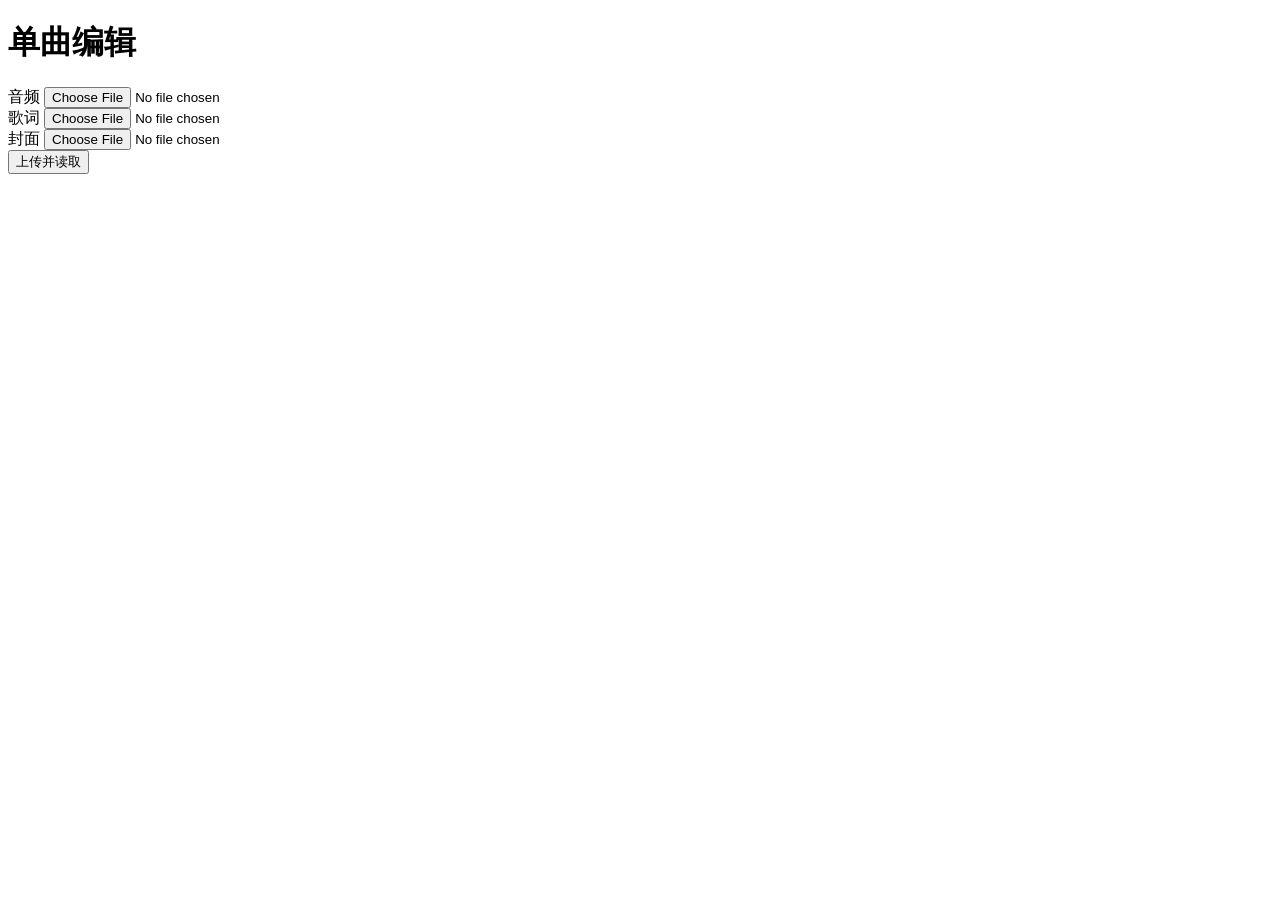
==== src/main/resources/templates/index.html @ 3a2a42f3 "Implement Phase 01 single song tag workflow" ====
<!doctype html>
<html lang="zh-CN"><head><meta charset="UTF-8"><title>Music Tag 单曲编辑</title></head>
<body><h1>单曲编辑</h1>
<form id="upload"><label>音频 <input name="audio" type="file" accept=".mp3,.flac,.wav" required></label><br>
<label>歌词 <input name="lyrics" type="file" accept=".lrc"></label><br><label>封面 <input name="cover" type="file" accept="image/jpeg,image/png"></label><br><button>上传并读取</button></form>
<pre id="current"></pre><section id="editor" hidden><input id="id" type="hidden"><label>标题 <input id="title"></label><label>歌手 <input id="artist"></label><label>专辑 <input id="album"></label><br>
<button id="preview">预览</button><button id="process">执行</button><pre id="result"></pre></section>
<script>
const $=id=>document.getElementById(id); let resourceId;
$('upload').onsubmit=async e=>{e.preventDefault();const r=await fetch('/api/songs',{method:'POST',body:new FormData(e.target)});const j=await r.json();if(!r.ok){$('result').textContent=JSON.stringify(j,null,2);return;}resourceId=j.resourceId;$('id').value=resourceId;$('current').textContent=JSON.stringify(j,null,2);$('title').value=j.metadata.title||'';$('artist').value=j.metadata.artist||'';$('album').value=j.metadata.album||'';$('editor').hidden=false;};
const plan=()=>({title:{action:'SET',value:$('title').value},artist:{action:'SET',value:$('artist').value},album:{action:'SET',value:$('album').value},lyrics:{action:'KEEP'},artwork:'KEEP'});
$('preview').onclick=async()=>{const r=await fetch(`/api/songs/${resourceId}/preview`,{method:'POST',headers:{'Content-Type':'application/json'},body:JSON.stringify(plan())});$('result').textContent=JSON.stringify(await r.json(),null,2);};
$('process').onclick=async()=>{const r=await fetch(`/api/songs/${resourceId}/process`,{method:'POST',headers:{'Content-Type':'application/json'},body:JSON.stringify(plan())});$('result').textContent=JSON.stringify(await r.json(),null,2);};
</script></body></html>
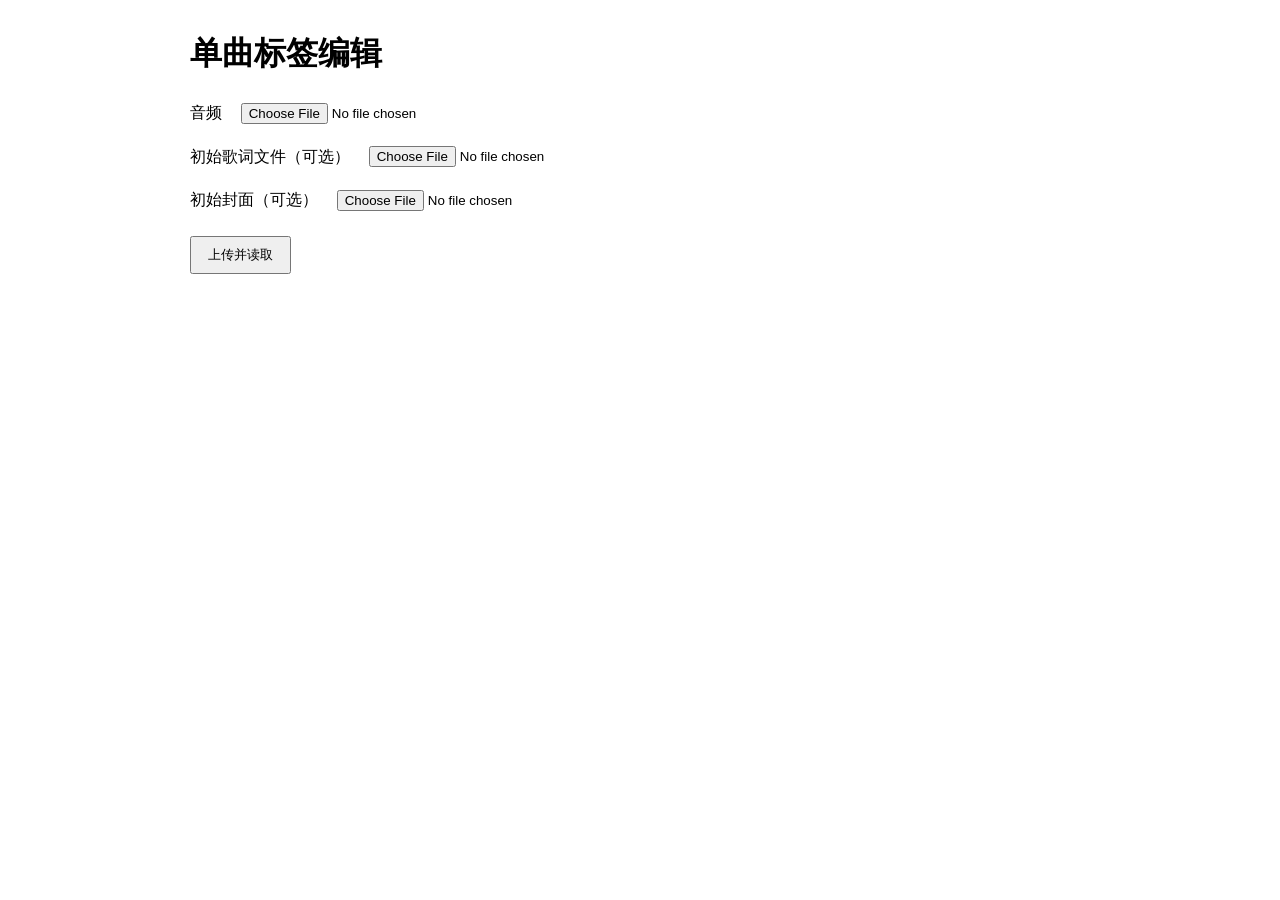
==== commit d1d2fa32: "Fix Phase 01 browser and MySQL acceptance gaps" ====
--- a/src/main/resources/templates/index.html
+++ b/src/main/resources/templates/index.html
@@ -1,14 +1,19 @@
 <!doctype html>
-<html lang="zh-CN"><head><meta charset="UTF-8"><title>Music Tag 单曲编辑</title></head>
-<body><h1>单曲编辑</h1>
-<form id="upload"><label>音频 <input name="audio" type="file" accept=".mp3,.flac,.wav" required></label><br>
-<label>歌词 <input name="lyrics" type="file" accept=".lrc"></label><br><label>封面 <input name="cover" type="file" accept="image/jpeg,image/png"></label><br><button>上传并读取</button></form>
-<pre id="current"></pre><section id="editor" hidden><input id="id" type="hidden"><label>标题 <input id="title"></label><label>歌手 <input id="artist"></label><label>专辑 <input id="album"></label><br>
-<button id="preview">预览</button><button id="process">执行</button><pre id="result"></pre></section>
+<html lang="zh-CN"><head><meta charset="UTF-8"><meta name="viewport" content="width=device-width,initial-scale=1"><title>Music Tag 单曲编辑</title><style>body{font-family:system-ui,sans-serif;max-width:900px;margin:2rem auto;padding:0 1rem}label{display:block;margin:.7rem 0}input,select,textarea{margin-left:.5rem;padding:.35rem}textarea{vertical-align:top;width:28rem;height:5rem}button{margin:.5rem .5rem .5rem 0;padding:.5rem 1rem}.field{border:1px solid #ddd;padding:.5rem;margin:.5rem 0}.links a{margin-right:1rem}.error{color:#a00}</style></head>
+<body><h1>单曲标签编辑</h1>
+<form id="upload"><label>音频 <input name="audio" type="file" accept=".mp3,.flac,.wav" required></label><label>初始歌词文件（可选） <input name="lyrics" type="file" accept=".lrc"></label><label>初始封面（可选） <input name="cover" type="file" accept="image/jpeg,image/png"></label><button>上传并读取</button></form>
+<pre id="current"></pre><section id="editor" hidden><input id="id" type="hidden"><h2>变更</h2>
+<div class="field"><label>标题动作 <select id="titleAction"><option>KEEP</option><option>SET</option><option>REMOVE</option></select><input id="title"></label></div>
+<div class="field"><label>歌手动作 <select id="artistAction"><option>KEEP</option><option>SET</option><option>REMOVE</option></select><input id="artist"></label></div>
+<div class="field"><label>专辑动作 <select id="albumAction"><option>KEEP</option><option>SET</option><option>REMOVE</option></select><input id="album"></label></div>
+<div class="field"><label>歌词动作 <select id="lyricsAction"><option>KEEP</option><option>SET</option><option>REMOVE</option></select><textarea id="lyricsText" placeholder="SET 时填写 LRC 文本"></textarea></label></div>
+<div class="field"><label>封面动作 <select id="artworkAction"><option>KEEP</option><option>SET</option><option>REMOVE</option></select>（SET 使用上传时选择的封面文件）</label></div>
+<button id="preview" type="button">预览变更</button><button id="process" type="button">执行并生成版本</button><div class="links"><a id="download" hidden>下载处理后音频</a><a id="report" hidden>下载 JSON 报告</a></div><pre id="result"></pre></section>
 <script>
-const $=id=>document.getElementById(id); let resourceId;
-$('upload').onsubmit=async e=>{e.preventDefault();const r=await fetch('/api/songs',{method:'POST',body:new FormData(e.target)});const j=await r.json();if(!r.ok){$('result').textContent=JSON.stringify(j,null,2);return;}resourceId=j.resourceId;$('id').value=resourceId;$('current').textContent=JSON.stringify(j,null,2);$('title').value=j.metadata.title||'';$('artist').value=j.metadata.artist||'';$('album').value=j.metadata.album||'';$('editor').hidden=false;};
-const plan=()=>({title:{action:'SET',value:$('title').value},artist:{action:'SET',value:$('artist').value},album:{action:'SET',value:$('album').value},lyrics:{action:'KEEP'},artwork:'KEEP'});
-$('preview').onclick=async()=>{const r=await fetch(`/api/songs/${resourceId}/preview`,{method:'POST',headers:{'Content-Type':'application/json'},body:JSON.stringify(plan())});$('result').textContent=JSON.stringify(await r.json(),null,2);};
-$('process').onclick=async()=>{const r=await fetch(`/api/songs/${resourceId}/process`,{method:'POST',headers:{'Content-Type':'application/json'},body:JSON.stringify(plan())});$('result').textContent=JSON.stringify(await r.json(),null,2);};
+const $=id=>document.getElementById(id);let resourceId;
+const show=async r=>{const j=await r.json();$('result').textContent=JSON.stringify(j,null,2);$('result').className=r.ok?'':'error';return j;};
+$('upload').onsubmit=async e=>{e.preventDefault();const j=await show(await fetch('/api/songs',{method:'POST',body:new FormData(e.target)}));if(!j.resourceId)return;resourceId=j.resourceId;$('current').textContent=JSON.stringify(j,null,2);$('title').value=j.metadata.title||'';$('artist').value=j.metadata.artist||'';$('album').value=j.metadata.album||'';$('lyricsText').value=j.metadata.lyrics||'';$('editor').hidden=false;};
+const change=(action,value)=>({action,value:action==='SET'?value:null});const plan=()=>({title:change($('titleAction').value,$('title').value),artist:change($('artistAction').value,$('artist').value),album:change($('albumAction').value,$('album').value),lyrics:change($('lyricsAction').value,$('lyricsText').value),artwork:$('artworkAction').value});
+$('preview').onclick=async()=>{await show(await fetch(`/api/songs/${resourceId}/preview`,{method:'POST',headers:{'Content-Type':'application/json'},body:JSON.stringify(plan())}));};
+$('process').onclick=async()=>{const j=await show(await fetch(`/api/songs/${resourceId}/process`,{method:'POST',headers:{'Content-Type':'application/json'},body:JSON.stringify(plan())}));if(j.status==='SUCCEEDED'){$('download').href=j.downloadUrl;$('download').hidden=false;$('report').href=j.reportUrl;$('report').hidden=false;}};
 </script></body></html>
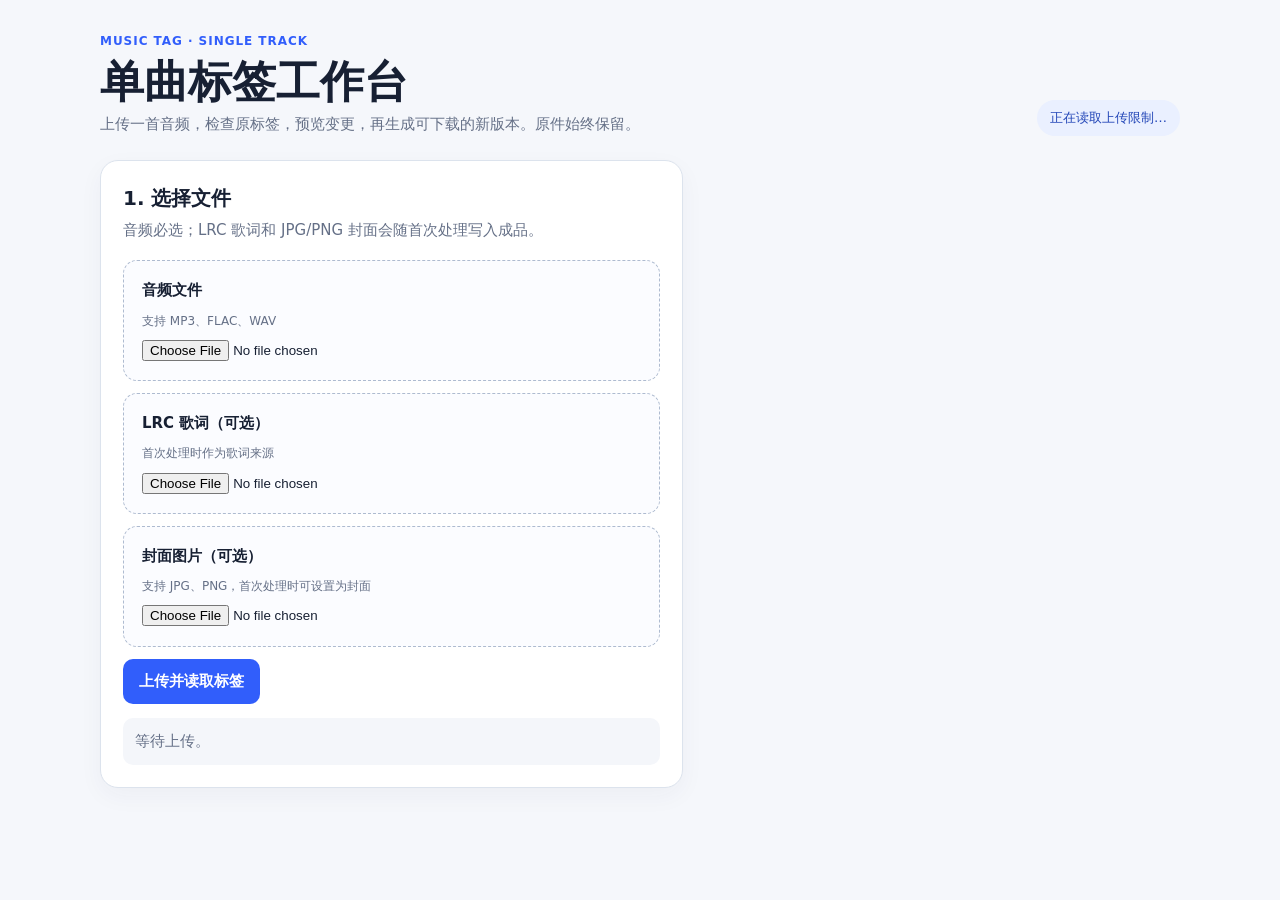
==== commit b602937a: "Complete Phase 01 upload and browser workflow fixes" ====
--- a/src/main/resources/templates/index.html
+++ b/src/main/resources/templates/index.html
@@ -1,19 +1,45 @@
 <!doctype html>
-<html lang="zh-CN"><head><meta charset="UTF-8"><meta name="viewport" content="width=device-width,initial-scale=1"><title>Music Tag 单曲编辑</title><style>body{font-family:system-ui,sans-serif;max-width:900px;margin:2rem auto;padding:0 1rem}label{display:block;margin:.7rem 0}input,select,textarea{margin-left:.5rem;padding:.35rem}textarea{vertical-align:top;width:28rem;height:5rem}button{margin:.5rem .5rem .5rem 0;padding:.5rem 1rem}.field{border:1px solid #ddd;padding:.5rem;margin:.5rem 0}.links a{margin-right:1rem}.error{color:#a00}</style></head>
-<body><h1>单曲标签编辑</h1>
-<form id="upload"><label>音频 <input name="audio" type="file" accept=".mp3,.flac,.wav" required></label><label>初始歌词文件（可选） <input name="lyrics" type="file" accept=".lrc"></label><label>初始封面（可选） <input name="cover" type="file" accept="image/jpeg,image/png"></label><button>上传并读取</button></form>
-<pre id="current"></pre><section id="editor" hidden><input id="id" type="hidden"><h2>变更</h2>
-<div class="field"><label>标题动作 <select id="titleAction"><option>KEEP</option><option>SET</option><option>REMOVE</option></select><input id="title"></label></div>
-<div class="field"><label>歌手动作 <select id="artistAction"><option>KEEP</option><option>SET</option><option>REMOVE</option></select><input id="artist"></label></div>
-<div class="field"><label>专辑动作 <select id="albumAction"><option>KEEP</option><option>SET</option><option>REMOVE</option></select><input id="album"></label></div>
-<div class="field"><label>歌词动作 <select id="lyricsAction"><option>KEEP</option><option>SET</option><option>REMOVE</option></select><textarea id="lyricsText" placeholder="SET 时填写 LRC 文本"></textarea></label></div>
-<div class="field"><label>封面动作 <select id="artworkAction"><option>KEEP</option><option>SET</option><option>REMOVE</option></select>（SET 使用上传时选择的封面文件）</label></div>
-<button id="preview" type="button">预览变更</button><button id="process" type="button">执行并生成版本</button><div class="links"><a id="download" hidden>下载处理后音频</a><a id="report" hidden>下载 JSON 报告</a></div><pre id="result"></pre></section>
-<script>
-const $=id=>document.getElementById(id);let resourceId;
-const show=async r=>{const j=await r.json();$('result').textContent=JSON.stringify(j,null,2);$('result').className=r.ok?'':'error';return j;};
-$('upload').onsubmit=async e=>{e.preventDefault();const j=await show(await fetch('/api/songs',{method:'POST',body:new FormData(e.target)}));if(!j.resourceId)return;resourceId=j.resourceId;$('current').textContent=JSON.stringify(j,null,2);$('title').value=j.metadata.title||'';$('artist').value=j.metadata.artist||'';$('album').value=j.metadata.album||'';$('lyricsText').value=j.metadata.lyrics||'';$('editor').hidden=false;};
-const change=(action,value)=>({action,value:action==='SET'?value:null});const plan=()=>({title:change($('titleAction').value,$('title').value),artist:change($('artistAction').value,$('artist').value),album:change($('albumAction').value,$('album').value),lyrics:change($('lyricsAction').value,$('lyricsText').value),artwork:$('artworkAction').value});
-$('preview').onclick=async()=>{await show(await fetch(`/api/songs/${resourceId}/preview`,{method:'POST',headers:{'Content-Type':'application/json'},body:JSON.stringify(plan())}));};
-$('process').onclick=async()=>{const j=await show(await fetch(`/api/songs/${resourceId}/process`,{method:'POST',headers:{'Content-Type':'application/json'},body:JSON.stringify(plan())}));if(j.status==='SUCCEEDED'){$('download').href=j.downloadUrl;$('download').hidden=false;$('report').href=j.reportUrl;$('report').hidden=false;}};
-</script></body></html>
+<html lang="zh-CN">
+<head>
+  <meta charset="UTF-8">
+  <meta name="viewport" content="width=device-width, initial-scale=1">
+  <title>单曲标签工作台</title>
+  <style>
+    :root{color-scheme:light;--ink:#172033;--muted:#657087;--line:#dce3ed;--blue:#315efb;--blue-dark:#2245c7;--wash:#f5f7fb;--good:#147a52;--bad:#b42318}
+    *{box-sizing:border-box}body{margin:0;background:var(--wash);color:var(--ink);font:15px/1.55 system-ui,-apple-system,"Segoe UI","Microsoft YaHei",sans-serif}
+    .shell{max-width:1120px;margin:0 auto;padding:32px 20px 64px}.hero{display:flex;justify-content:space-between;gap:24px;align-items:end;margin-bottom:24px}.eyebrow{color:var(--blue);font-weight:700;letter-spacing:.08em;text-transform:uppercase;font-size:12px}h1{font-size:clamp(28px,5vw,44px);line-height:1.1;margin:7px 0}.lead{color:var(--muted);max-width:650px;margin:0}.limit{background:#eaf0ff;color:#2447b8;border-radius:999px;padding:8px 13px;white-space:nowrap;font-size:13px}
+    .grid{display:grid;grid-template-columns:minmax(0,1.1fr) minmax(300px,.9fr);gap:20px}.card{background:#fff;border:1px solid var(--line);border-radius:18px;padding:22px;box-shadow:0 8px 24px #24365c0b}.card h2{font-size:20px;margin:0 0 5px}.sub{color:var(--muted);margin:0 0 18px}.drop{border:1.5px dashed #aebbd0;border-radius:14px;padding:18px;background:#fbfcff;margin:12px 0}.drop strong{display:block;margin-bottom:6px}.drop input{width:100%;margin-top:8px}.meta{display:grid;grid-template-columns:repeat(2,minmax(0,1fr));gap:10px;margin-top:16px}.meta div{background:var(--wash);padding:11px;border-radius:10px;min-width:0}.meta dt{font-size:12px;color:var(--muted)}.meta dd{margin:3px 0 0;overflow-wrap:anywhere}.editor{margin-top:20px}.row{display:grid;grid-template-columns:110px 110px minmax(0,1fr);gap:10px;align-items:center;margin:10px 0}.row label{font-weight:650}.row input,.row select,.row textarea{width:100%;border:1px solid var(--line);border-radius:9px;padding:9px;background:#fff;color:var(--ink);font:inherit}.row textarea{min-height:90px;resize:vertical}.span{grid-column:3}.actions{display:flex;flex-wrap:wrap;gap:10px;margin-top:18px}.button{border:0;border-radius:10px;padding:11px 16px;background:var(--blue);color:#fff;font:inherit;font-weight:700;cursor:pointer}.button:hover{background:var(--blue-dark)}.button.secondary{background:#e9eef9;color:#29457d}.button:disabled{opacity:.5;cursor:wait}.status{border-radius:10px;padding:12px;margin-top:14px;background:#f4f6fa;color:var(--muted);white-space:pre-wrap}.status.good{background:#eaf8f1;color:var(--good)}.status.bad{background:#fff0ef;color:var(--bad)}pre{white-space:pre-wrap;overflow:auto;font:12px/1.5 ui-monospace,SFMono-Regular,Menlo,monospace}.links{display:flex;flex-wrap:wrap;gap:10px;margin-top:14px}.links a{color:var(--blue);font-weight:700}.hidden{display:none}.preview{border-left:3px solid var(--blue);padding-left:14px}.preview ul{padding-left:20px}.small{font-size:12px;color:var(--muted)}
+    @media(max-width:760px){.shell{padding:22px 14px 45px}.hero{display:block}.limit{display:inline-block;margin-top:14px}.grid{display:block}.card{margin-bottom:16px;padding:17px}.row{grid-template-columns:1fr 1fr}.row label{grid-column:1/-1}.span{grid-column:1/-1}.meta{grid-template-columns:1fr}.button{flex:1 1 140px}}
+  </style>
+</head>
+<body>
+<main class="shell">
+  <header class="hero"><div><div class="eyebrow">Music Tag · Single Track</div><h1>单曲标签工作台</h1><p class="lead">上传一首音频，检查原标签，预览变更，再生成可下载的新版本。原件始终保留。</p></div><div id="limit" class="limit">正在读取上传限制…</div></header>
+  <div class="grid">
+    <section class="card">
+      <h2>1. 选择文件</h2><p class="sub">音频必选；LRC 歌词和 JPG/PNG 封面会随首次处理写入成品。</p>
+      <form id="upload">
+        <div class="drop"><strong>音频文件</strong><span class="small">支持 MP3、FLAC、WAV</span><input name="audio" type="file" accept=".mp3,.flac,.wav,audio/mpeg,audio/flac,audio/wav" required></div>
+        <div class="drop"><strong>LRC 歌词（可选）</strong><span class="small">首次处理时作为歌词来源</span><input name="lyrics" type="file" accept=".lrc,text/plain"></div>
+        <div class="drop"><strong>封面图片（可选）</strong><span class="small">支持 JPG、PNG，首次处理时可设置为封面</span><input name="cover" type="file" accept="image/jpeg,image/png,.jpg,.jpeg,.png"></div>
+        <button class="button" id="uploadButton">上传并读取标签</button>
+      </form>
+      <div id="uploadStatus" class="status">等待上传。</div>
+      <dl id="metadata" class="meta hidden"></dl>
+    </section>
+    <section class="card editor hidden" id="editor">
+      <h2>2. 编辑与预览</h2><p class="sub">每个字段都可以保留、修改或删除。WAV 的歌词和封面操作会在预览阶段拒绝。</p>
+      <div class="row"><label for="titleAction">标题</label><select id="titleAction"><option>KEEP</option><option>SET</option><option>REMOVE</option></select><input id="title" placeholder="歌曲标题"></div>
+      <div class="row"><label for="artistAction">歌手</label><select id="artistAction"><option>KEEP</option><option>SET</option><option>REMOVE</option></select><input id="artist" placeholder="歌手名称"></div>
+      <div class="row"><label for="albumAction">专辑</label><select id="albumAction"><option>KEEP</option><option>SET</option><option>REMOVE</option></select><input id="album" placeholder="专辑名称"></div>
+      <div class="row"><label for="lyricsAction">歌词</label><select id="lyricsAction"><option>KEEP</option><option>SET</option><option>REMOVE</option></select><textarea class="span" id="lyricsText" placeholder="SET 时填写 LRC 文本"></textarea></div>
+      <div class="row"><label for="artworkAction">封面</label><select id="artworkAction"><option>KEEP</option><option>SET</option><option>REMOVE</option></select><span class="small">SET 会使用本次上传的封面</span></div>
+      <div class="actions"><button class="button secondary" id="preview" type="button">预览变更</button><button class="button" id="process" type="button">执行并生成版本</button></div>
+      <div id="previewBox" class="preview status hidden"></div><div id="result" class="status">尚未执行处理。</div>
+      <div class="links"><a id="download" class="hidden">下载成品音频</a><a id="report" class="hidden">下载 JSON 报告</a></div>
+    </section>
+  </div>
+</main>
+<script src="/app.js"></script>
+</body>
+</html>
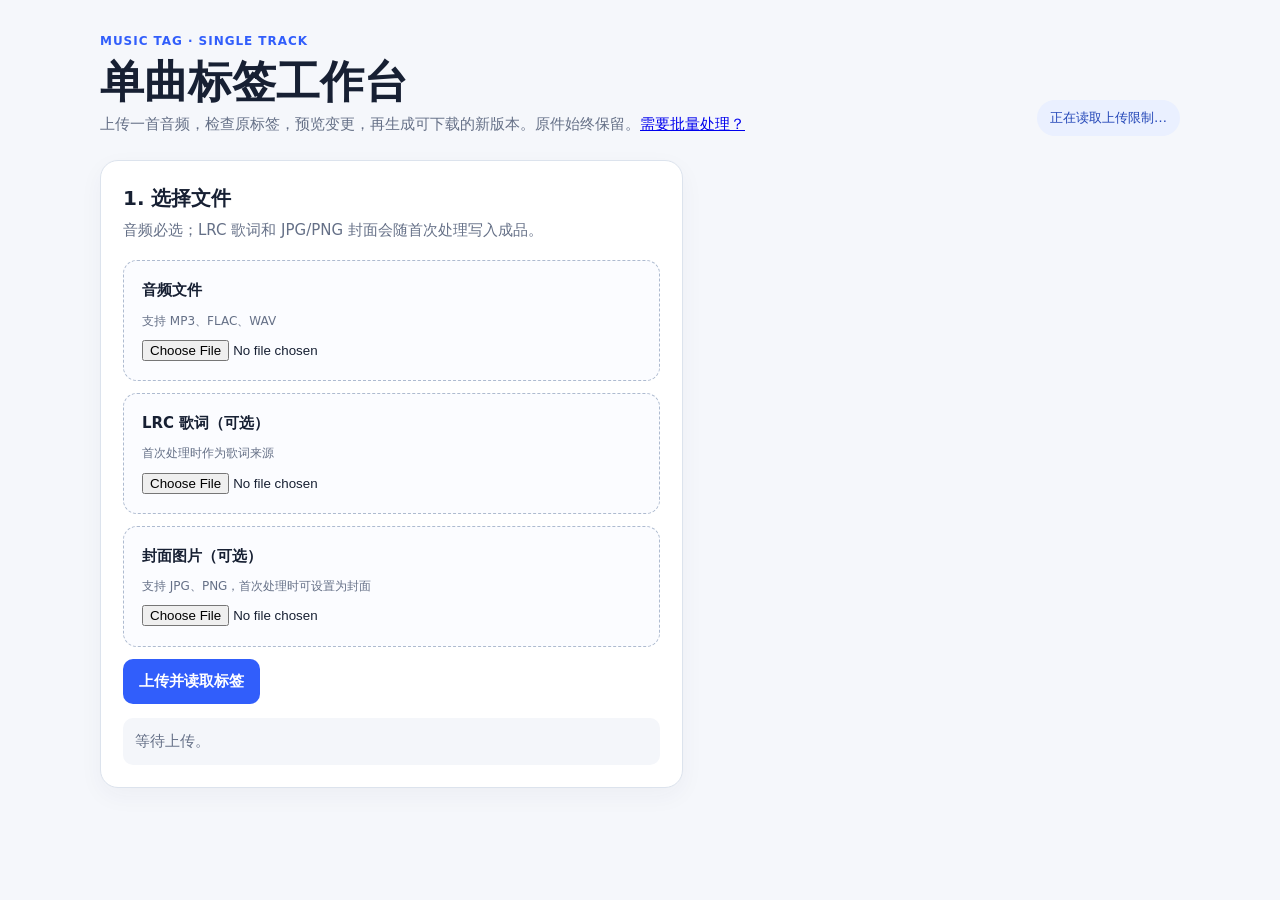
==== commit ad574f94: "feat: implement phase 02 batch import" ====
--- a/src/main/resources/templates/index.html
+++ b/src/main/resources/templates/index.html
@@ -14,7 +14,7 @@
 </head>
 <body>
 <main class="shell">
-  <header class="hero"><div><div class="eyebrow">Music Tag · Single Track</div><h1>单曲标签工作台</h1><p class="lead">上传一首音频，检查原标签，预览变更，再生成可下载的新版本。原件始终保留。</p></div><div id="limit" class="limit">正在读取上传限制…</div></header>
+  <header class="hero"><div><div class="eyebrow">Music Tag · Single Track</div><h1>单曲标签工作台</h1><p class="lead">上传一首音频，检查原标签，预览变更，再生成可下载的新版本。原件始终保留。<a href="/batch">需要批量处理？</a></p></div><div id="limit" class="limit">正在读取上传限制…</div></header>
   <div class="grid">
     <section class="card">
       <h2>1. 选择文件</h2><p class="sub">音频必选；LRC 歌词和 JPG/PNG 封面会随首次处理写入成品。</p>
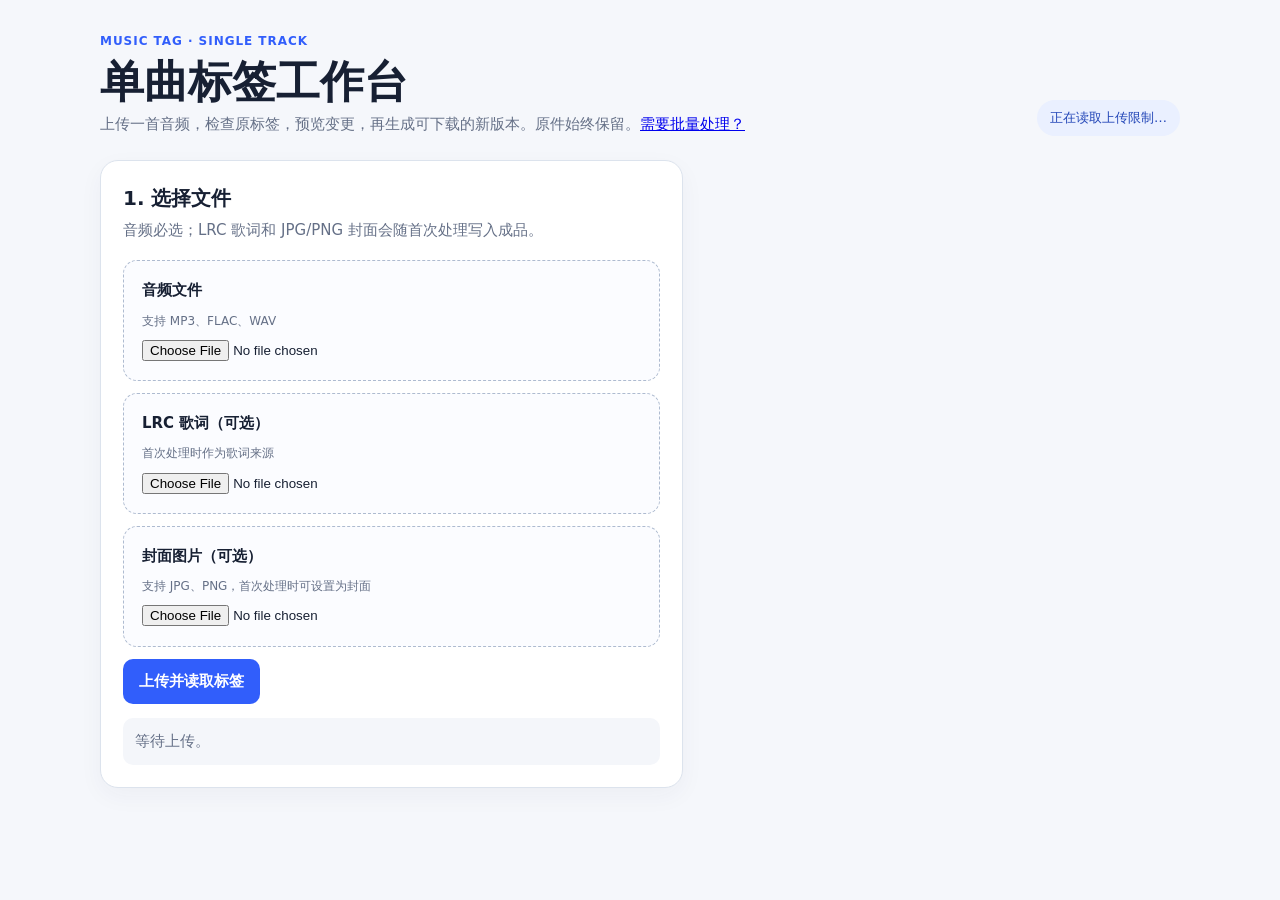
==== commit b9a1c010: "feat: add optional backups lifecycle recovery and M710q deployment" ====
--- a/src/main/resources/templates/index.html
+++ b/src/main/resources/templates/index.html
@@ -41,5 +41,6 @@
   </div>
 </main>
 <script src="/app.js"></script>
+<script src="/operations.js"></script>
 </body>
 </html>
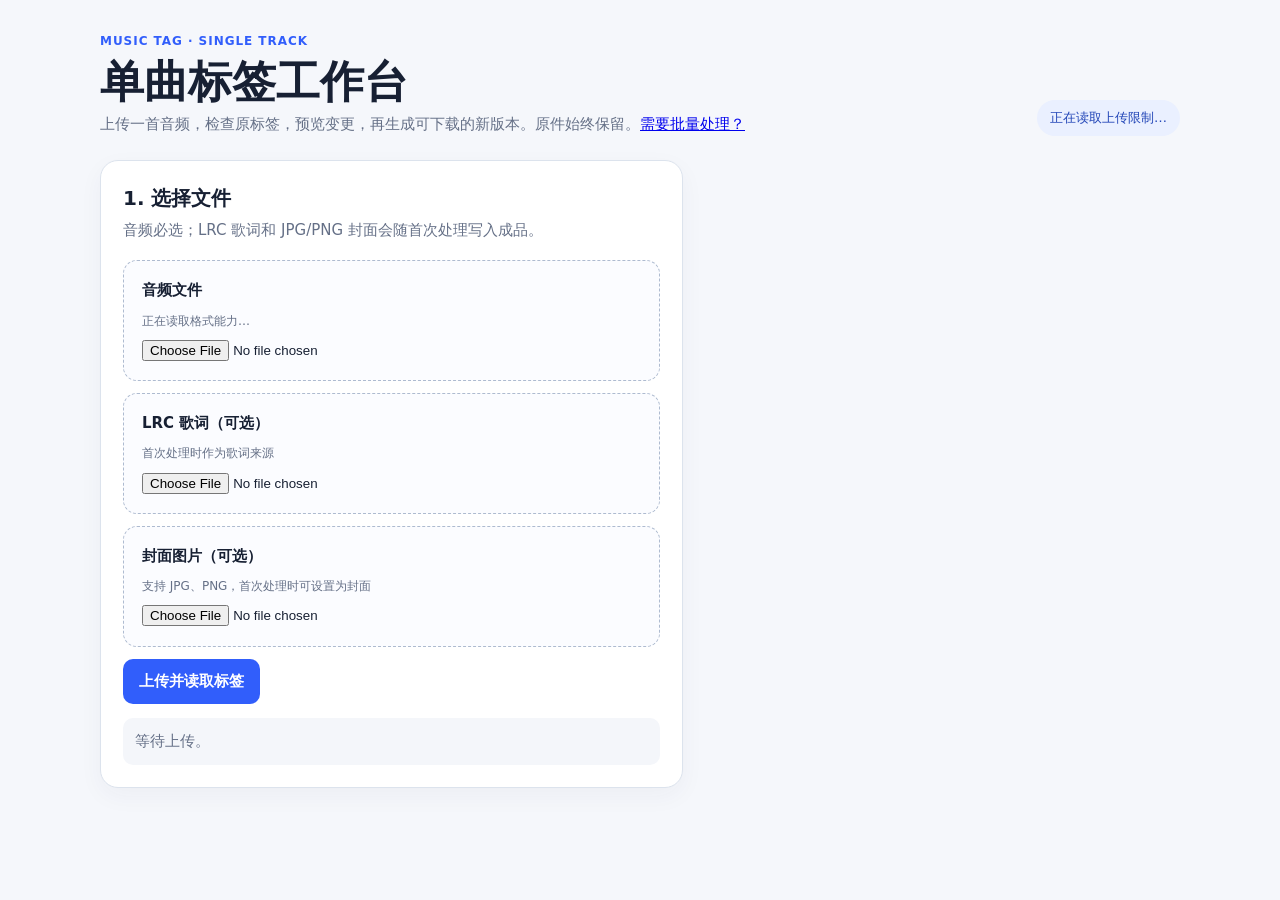
==== commit e56c65c6: "feat: verify M4A and Vorbis support and deliver V1 format boundaries" ====
--- a/src/main/resources/templates/index.html
+++ b/src/main/resources/templates/index.html
@@ -19,7 +19,7 @@
     <section class="card">
       <h2>1. 选择文件</h2><p class="sub">音频必选；LRC 歌词和 JPG/PNG 封面会随首次处理写入成品。</p>
       <form id="upload">
-        <div class="drop"><strong>音频文件</strong><span class="small">支持 MP3、FLAC、WAV</span><input name="audio" type="file" accept=".mp3,.flac,.wav,audio/mpeg,audio/flac,audio/wav" required></div>
+        <div class="drop"><strong>音频文件</strong><span class="small" id="formats">正在读取格式能力…</span><input name="audio" type="file" required></div>
         <div class="drop"><strong>LRC 歌词（可选）</strong><span class="small">首次处理时作为歌词来源</span><input name="lyrics" type="file" accept=".lrc,text/plain"></div>
         <div class="drop"><strong>封面图片（可选）</strong><span class="small">支持 JPG、PNG，首次处理时可设置为封面</span><input name="cover" type="file" accept="image/jpeg,image/png,.jpg,.jpeg,.png"></div>
         <button class="button" id="uploadButton">上传并读取标签</button>
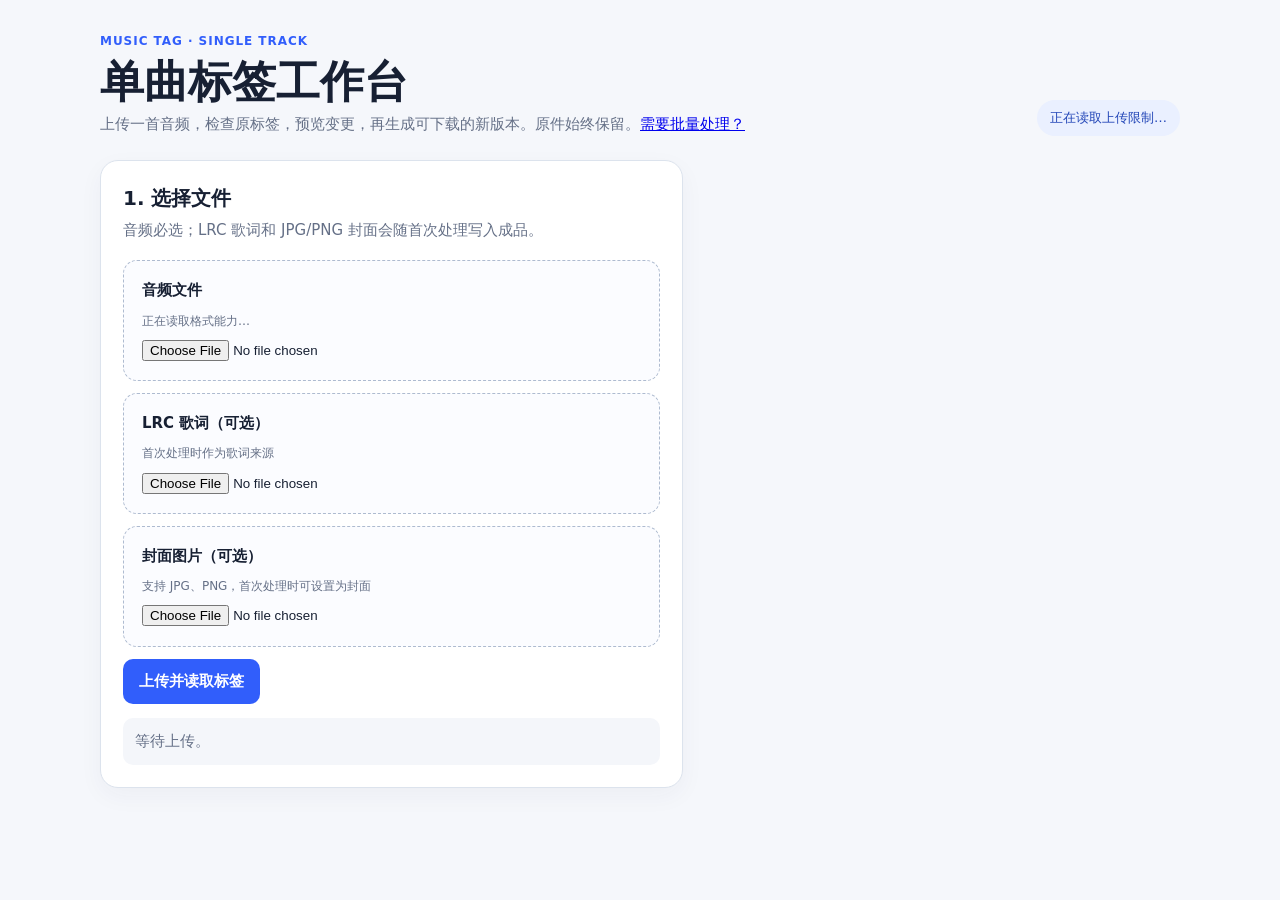
==== commit 4b8100ac: "feat: finalize V1 application experience" ====
--- a/src/main/resources/templates/index.html
+++ b/src/main/resources/templates/index.html
@@ -11,6 +11,7 @@
     .grid{display:grid;grid-template-columns:minmax(0,1.1fr) minmax(300px,.9fr);gap:20px}.card{background:#fff;border:1px solid var(--line);border-radius:18px;padding:22px;box-shadow:0 8px 24px #24365c0b}.card h2{font-size:20px;margin:0 0 5px}.sub{color:var(--muted);margin:0 0 18px}.drop{border:1.5px dashed #aebbd0;border-radius:14px;padding:18px;background:#fbfcff;margin:12px 0}.drop strong{display:block;margin-bottom:6px}.drop input{width:100%;margin-top:8px}.meta{display:grid;grid-template-columns:repeat(2,minmax(0,1fr));gap:10px;margin-top:16px}.meta div{background:var(--wash);padding:11px;border-radius:10px;min-width:0}.meta dt{font-size:12px;color:var(--muted)}.meta dd{margin:3px 0 0;overflow-wrap:anywhere}.editor{margin-top:20px}.row{display:grid;grid-template-columns:110px 110px minmax(0,1fr);gap:10px;align-items:center;margin:10px 0}.row label{font-weight:650}.row input,.row select,.row textarea{width:100%;border:1px solid var(--line);border-radius:9px;padding:9px;background:#fff;color:var(--ink);font:inherit}.row textarea{min-height:90px;resize:vertical}.span{grid-column:3}.actions{display:flex;flex-wrap:wrap;gap:10px;margin-top:18px}.button{border:0;border-radius:10px;padding:11px 16px;background:var(--blue);color:#fff;font:inherit;font-weight:700;cursor:pointer}.button:hover{background:var(--blue-dark)}.button.secondary{background:#e9eef9;color:#29457d}.button:disabled{opacity:.5;cursor:wait}.status{border-radius:10px;padding:12px;margin-top:14px;background:#f4f6fa;color:var(--muted);white-space:pre-wrap}.status.good{background:#eaf8f1;color:var(--good)}.status.bad{background:#fff0ef;color:var(--bad)}pre{white-space:pre-wrap;overflow:auto;font:12px/1.5 ui-monospace,SFMono-Regular,Menlo,monospace}.links{display:flex;flex-wrap:wrap;gap:10px;margin-top:14px}.links a{color:var(--blue);font-weight:700}.hidden{display:none}.preview{border-left:3px solid var(--blue);padding-left:14px}.preview ul{padding-left:20px}.small{font-size:12px;color:var(--muted)}
     @media(max-width:760px){.shell{padding:22px 14px 45px}.hero{display:block}.limit{display:inline-block;margin-top:14px}.grid{display:block}.card{margin-bottom:16px;padding:17px}.row{grid-template-columns:1fr 1fr}.row label{grid-column:1/-1}.span{grid-column:1/-1}.meta{grid-template-columns:1fr}.button{flex:1 1 140px}}
   </style>
+  <link rel="stylesheet" href="/studio.css">
 </head>
 <body>
 <main class="shell">
@@ -19,6 +20,7 @@
     <section class="card">
       <h2>1. 选择文件</h2><p class="sub">音频必选；LRC 歌词和 JPG/PNG 封面会随首次处理写入成品。</p>
       <form id="upload">
+        <p id="attachmentHint" class="status good hidden" role="status"></p>
         <div class="drop"><strong>音频文件</strong><span class="small" id="formats">正在读取格式能力…</span><input name="audio" type="file" required></div>
         <div class="drop"><strong>LRC 歌词（可选）</strong><span class="small">首次处理时作为歌词来源</span><input name="lyrics" type="file" accept=".lrc,text/plain"></div>
         <div class="drop"><strong>封面图片（可选）</strong><span class="small">支持 JPG、PNG，首次处理时可设置为封面</span><input name="cover" type="file" accept="image/jpeg,image/png,.jpg,.jpeg,.png"></div>
@@ -28,18 +30,28 @@
       <dl id="metadata" class="meta hidden"></dl>
     </section>
     <section class="card editor hidden" id="editor">
-      <h2>2. 编辑与预览</h2><p class="sub">每个字段都可以保留、修改或删除。WAV 的歌词和封面操作会在预览阶段拒绝。</p>
+      <h2>2. 编辑与预览</h2><p class="sub">每个字段都可以保留、修改或删除。先预览效果，再生成成品。</p>
       <div class="row"><label for="titleAction">标题</label><select id="titleAction"><option>KEEP</option><option>SET</option><option>REMOVE</option></select><input id="title" placeholder="歌曲标题"></div>
       <div class="row"><label for="artistAction">歌手</label><select id="artistAction"><option>KEEP</option><option>SET</option><option>REMOVE</option></select><input id="artist" placeholder="歌手名称"></div>
       <div class="row"><label for="albumAction">专辑</label><select id="albumAction"><option>KEEP</option><option>SET</option><option>REMOVE</option></select><input id="album" placeholder="专辑名称"></div>
       <div class="row"><label for="lyricsAction">歌词</label><select id="lyricsAction"><option>KEEP</option><option>SET</option><option>REMOVE</option></select><textarea class="span" id="lyricsText" placeholder="SET 时填写 LRC 文本"></textarea></div>
       <div class="row"><label for="artworkAction">封面</label><select id="artworkAction"><option>KEEP</option><option>SET</option><option>REMOVE</option></select><span class="small">SET 会使用本次上传的封面</span></div>
-      <div class="actions"><button class="button secondary" id="preview" type="button">预览变更</button><button class="button" id="process" type="button">执行并生成版本</button></div>
-      <div id="previewBox" class="preview status hidden"></div><div id="result" class="status">尚未执行处理。</div>
-      <div class="links"><a id="download" class="hidden">下载成品音频</a><a id="report" class="hidden">下载 JSON 报告</a></div>
+      <div class="actions"><button class="button" id="preview" type="button">✦ 预览变更</button><button class="button secondary" id="process" type="button">生成成品</button></div>
+      <div id="result" class="status" role="status" aria-live="polite">尚未执行处理。</div>
+      <section id="outputCard" class="output-card hidden" aria-label="生成结果">
+        <div class="success-mark">✓</div><div><span class="eyebrow">READY TO DOWNLOAD</span><h3>你的成品已准备好</h3><p id="outputName"></p><p class="small">写后校验通过 · 原文件未修改</p></div>
+        <div class="links"><a id="download" class="button download-button hidden">↓ 下载成品音频</a><a id="report" class="report-link hidden">查看 JSON 报告 ↗</a></div>
+      </section>
     </section>
   </div>
 </main>
+<dialog id="previewDialog" aria-labelledby="previewHeading">
+  <div class="dialog-head"><div><span class="eyebrow">YOUR NEXT TRACK</span><h2 id="previewHeading">成品效果预览</h2></div><button id="closePreview" class="icon-button" aria-label="关闭预览" type="button">×</button></div>
+  <div class="track-preview"><div class="cover-frame"><div id="coverPlaceholder" class="record-placeholder"><span>♪</span></div><img id="previewCover" class="hidden" alt="预览专辑封面"></div><div class="track-info"><span id="previewFormat" class="format-pill"></span><h3 id="previewTitle"></h3><p id="previewArtist"></p><p id="previewAlbum" class="small"></p><div id="previewLyrics" class="lyrics-excerpt"></div></div></div>
+  <p class="preview-note">标签效果预览 · 尚未生成音频，不提供试听</p>
+  <div id="previewBox" class="change-list"></div>
+  <div class="dialog-actions"><button id="editAgain" class="button secondary" type="button">继续编辑</button><button id="confirmPreview" class="button" type="button">确认并生成成品 →</button></div>
+</dialog>
 <script src="/app.js"></script>
 <script src="/operations.js"></script>
 </body>
